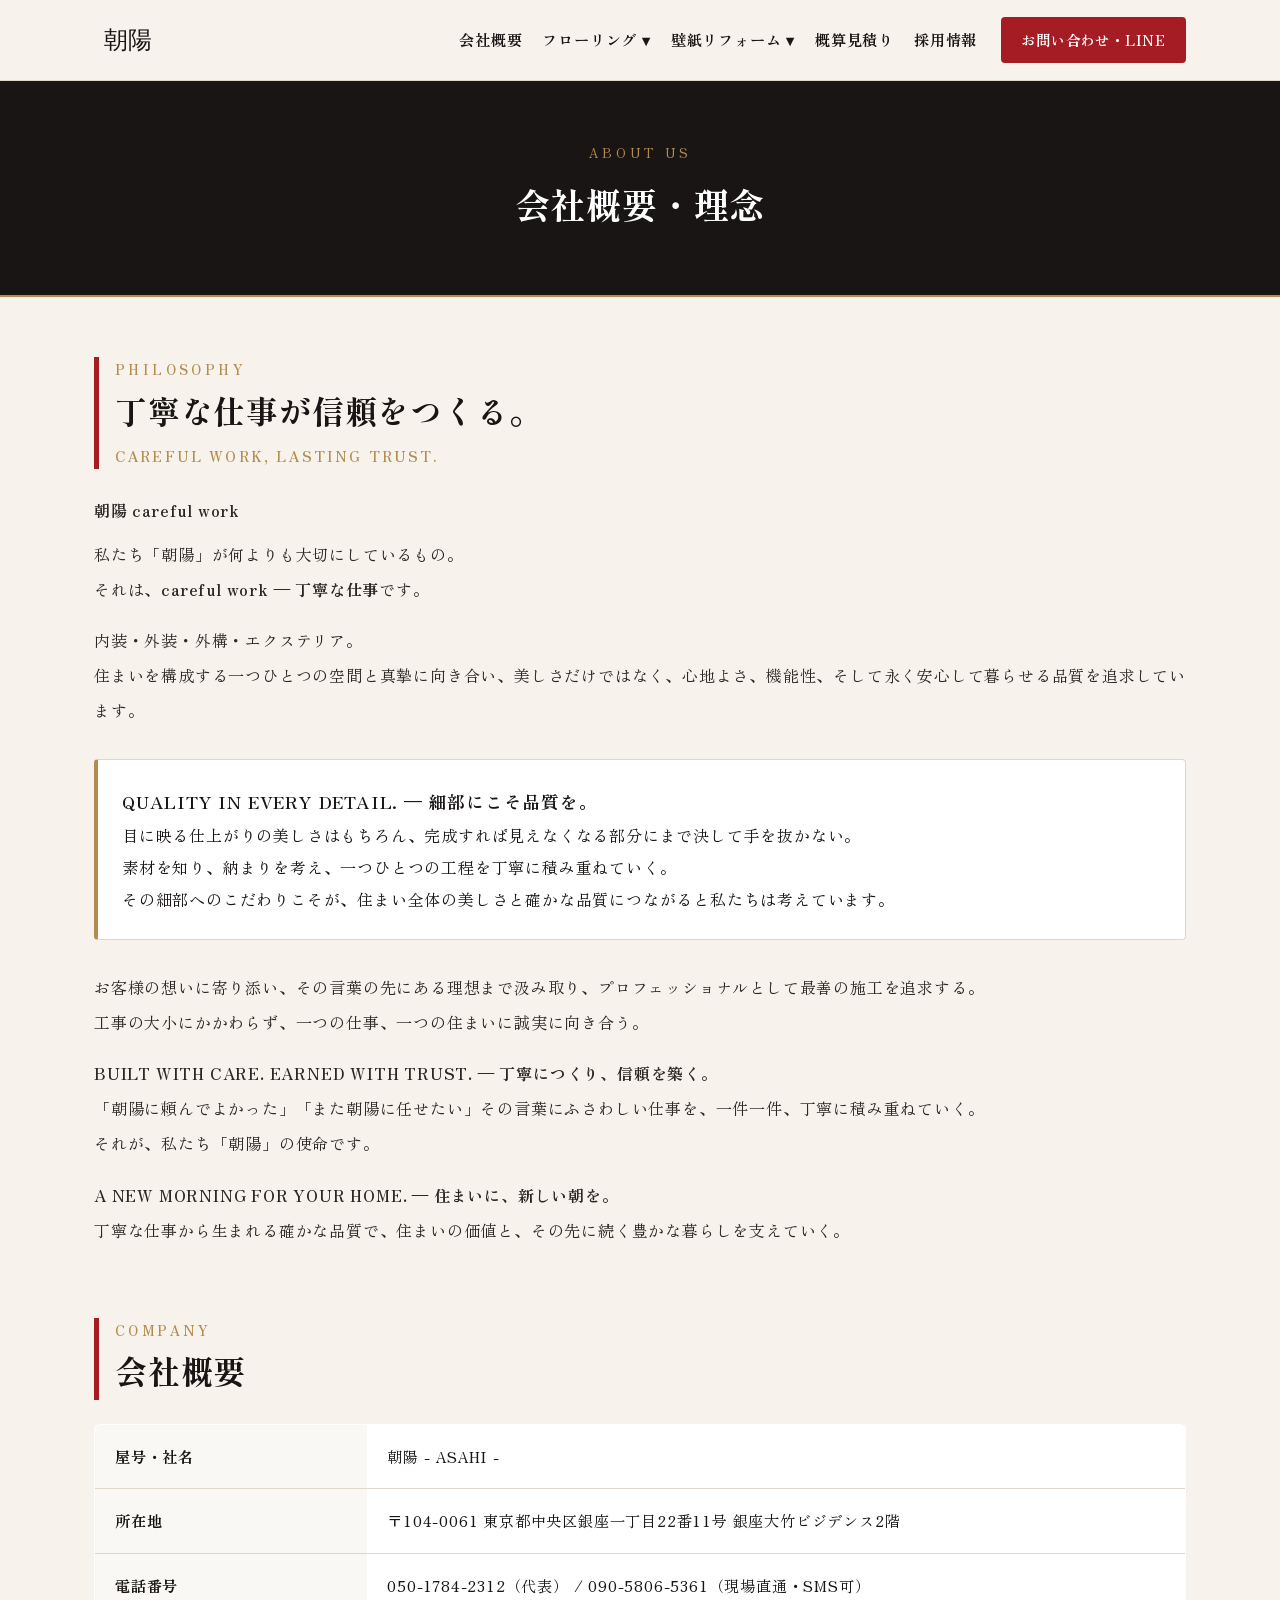
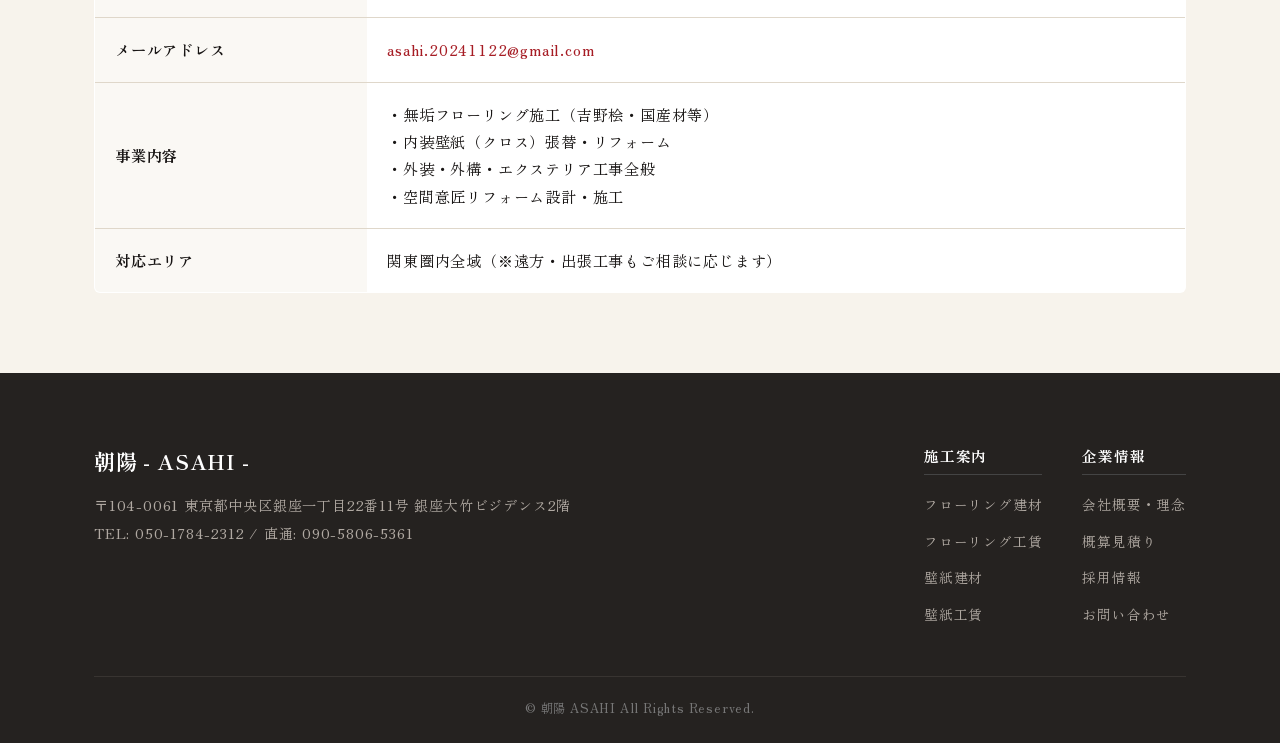
==== about.html @ 2e44ba1f "Add files via upload" ====
<!DOCTYPE html>
<html lang="ja">
<head>
  <meta charset="UTF-8">
  <meta name="viewport" content="width=device-width, initial-scale=1.0">
  <title>会社概要・理念 | 朝陽 - ASAHI</title>
  <link rel="stylesheet" href="css/style.css">
  <link href="https://fonts.googleapis.com/css2?family=Shippori+Mincho:wght@400;600;700;800&family=Zen+Old+Mincho:wght@400;700&display=swap" rel="stylesheet">
</head>
<body>

  <!-- ヘッダー（ルート階層用） -->
  <header>
    <div class="container header-inner">
      <a href="index.html">
        <img src="image/home/logo.png" alt="朝陽 ASAHI" class="brand-logo-img" onerror="this.src='data:image/svg+xml;utf8,<svg xmlns=\'http://www.w3.org/2000/svg\' width=\'120\' height=\'48\'><text x=\'10\' y=\'32\' font-size=\'24\' font-family=\'serif\' fill=\'%23181514\'>朝陽</text></svg>'">
      </a>
      <button class="menu-toggle" id="menuToggle" aria-label="メニュー開閉">☰</button>
      <nav class="global-nav" id="globalNav">
        <ul class="nav-list">
          <li class="nav-item"><a href="about.html" class="nav-link">会社概要</a></li>
          <li class="nav-item">
            <a href="flooring/materials.html" class="nav-link">フローリング ▾</a>
            <ul class="dropdown-menu">
              <li><a href="flooring/materials.html">フローリング建材</a></li>
              <li><a href="flooring/service.html">フローリング工賃</a></li>
            </ul>
          </li>
          <li class="nav-item">
            <a href="wallpaper/materials.html" class="nav-link">壁紙リフォーム ▾</a>
            <ul class="dropdown-menu">
              <li><a href="wallpaper/materials.html">壁紙建材</a></li>
              <li><a href="wallpaper/service.html">壁紙工賃</a></li>
            </ul>
          </li>
          <li class="nav-item"><a href="estimate.html" class="nav-link">概算見積り</a></li>
          <li class="nav-item"><a href="recruit.html" class="nav-link">採用情報</a></li>
        </ul>
        <a href="contact.html" class="header-cta-btn">お問い合わせ・LINE</a>
      </nav>
    </div>
  </header>

  <!-- ページ見出しバナー -->
  <div class="page-header-banner">
    <div class="container">
      <p class="page-header-sub">ABOUT US</p>
      <h1 class="page-header-title">会社概要・理念</h1>
    </div>
  </div>

  <main class="container" style="padding-top: 60px;">
    <!-- 会社理念セクション -->
    <section style="margin-bottom: 70px;">
      <div style="border-left: 5px solid var(--primary-red); padding-left: 16px; margin-bottom: 24px;">
        <p style="font-size: 0.85rem; letter-spacing: 0.25em; color: var(--gold); font-weight: 700;">PHILOSOPHY</p>
        <h2 style="font-size: 2rem; font-family: 'Shippori Mincho', serif; color: var(--deep-sumi);">
          丁寧な仕事が信頼をつくる。
        </h2>
        <p style="font-size: 0.9rem; color: var(--gold); letter-spacing: 0.15em; font-weight: 700; margin-top: 4px;">
          CAREFUL WORK, LASTING TRUST.
        </p>
      </div>

      <div style="font-size: 1rem; line-height: 2.2; color: var(--charcoal); margin-bottom: 30px;">
        <p><strong>朝陽 careful work</strong></p>
        <p style="margin-top: 8px;">
          私たち「朝陽」が何よりも大切にしているもの。<br>
          それは、<strong>careful work ― 丁寧な仕事</strong>です。
        </p>
        <p style="margin-top: 16px;">
          内装・外装・外構・エクステリア。<br>
          住まいを構成する一つひとつの空間と真摯に向き合い、美しさだけではなく、心地よさ、機能性、そして永く安心して暮らせる品質を追求しています。
        </p>
      </div>

      <div style="background: #fff; border: 1px solid var(--border-wood); border-left: 4px solid var(--gold); padding: 24px; border-radius: 4px; line-height: 2; margin-bottom: 30px;">
        <strong style="color: var(--deep-sumi); font-size: 1.1rem;">QUALITY IN EVERY DETAIL. ― 細部にこそ品質を。</strong><br>
        目に映る仕上がりの美しさはもちろん、完成すれば見えなくなる部分にまで決して手を抜かない。<br>
        素材を知り、納まりを考え、一つひとつの工程を丁寧に積み重ねていく。<br>
        その細部へのこだわりこそが、住まい全体の美しさと確かな品質につながると私たちは考えています。
      </div>

      <div style="font-size: 1rem; line-height: 2.2; color: var(--charcoal);">
        <p>
          お客様の想いに寄り添い、その言葉の先にある理想まで汲み取り、プロフェッショナルとして最善の施工を追求する。<br>
          工事の大小にかかわらず、一つの仕事、一つの住まいに誠実に向き合う。
        </p>
        <p style="margin-top: 16px;">
          <strong>BUILT WITH CARE. EARNED WITH TRUST. ― 丁寧につくり、信頼を築く。</strong><br>
          「朝陽に頼んでよかった」「また朝陽に任せたい」その言葉にふさわしい仕事を、一件一件、丁寧に積み重ねていく。<br>
          それが、私たち「朝陽」の使命です。
        </p>
        <p style="margin-top: 16px;">
          <strong>A NEW MORNING FOR YOUR HOME. ― 住まいに、新しい朝を。</strong><br>
          丁寧な仕事から生まれる確かな品質で、住まいの価値と、その先に続く豊かな暮らしを支えていく。
        </p>
      </div>
    </section>

    <!-- 会社概要テーブル -->
    <section>
      <div style="border-left: 5px solid var(--primary-red); padding-left: 16px; margin-bottom: 24px;">
        <p style="font-size: 0.85rem; letter-spacing: 0.25em; color: var(--gold); font-weight: 700;">COMPANY</p>
        <h2 style="font-size: 2rem; font-family: 'Shippori Mincho', serif; color: var(--deep-sumi);">会社概要</h2>
      </div>

      <table style="width: 100%; border-collapse: collapse; background: #fff; border: 1px solid var(--border-wood); border-radius: 6px; overflow: hidden; font-size: 0.95rem;">
        <tbody>
          <tr style="border-bottom: 1px solid var(--border-wood);">
            <th style="width: 25%; padding: 18px 20px; text-align: left; background: #faf8f4; color: var(--deep-sumi); font-weight: 700;">屋号・社名</th>
            <td style="padding: 18px 20px;">朝陽 - ASAHI -</td>
          </tr>
          <tr style="border-bottom: 1px solid var(--border-wood);">
            <th style="padding: 18px 20px; text-align: left; background: #faf8f4; color: var(--deep-sumi); font-weight: 700;">所在地</th>
            <td style="padding: 18px 20px;">〒104-0061 東京都中央区銀座一丁目22番11号 銀座大竹ビジデンス2階</td>
          </tr>
          <tr style="border-bottom: 1px solid var(--border-wood);">
            <th style="padding: 18px 20px; text-align: left; background: #faf8f4; color: var(--deep-sumi); font-weight: 700;">電話番号</th>
            <td style="padding: 18px 20px;">050-1784-2312（代表） / 090-5806-5361（現場直通・SMS可）</td>
          </tr>
          <tr style="border-bottom: 1px solid var(--border-wood);">
            <th style="padding: 18px 20px; text-align: left; background: #faf8f4; color: var(--deep-sumi); font-weight: 700;">メールアドレス</th>
            <td style="padding: 18px 20px;"><a href="mailto:asahi.20241122@gmail.com" style="color: var(--primary-red);">asahi.20241122@gmail.com</a></td>
          </tr>
          <tr style="border-bottom: 1px solid var(--border-wood);">
            <th style="padding: 18px 20px; text-align: left; background: #faf8f4; color: var(--deep-sumi); font-weight: 700;">事業内容</th>
            <td style="padding: 18px 20px; line-height: 1.8;">
              ・無垢フローリング施工（吉野桧・国産材等）<br>
              ・内装壁紙（クロス）張替・リフォーム<br>
              ・外装・外構・エクステリア工事全般<br>
              ・空間意匠リフォーム設計・施工
            </td>
          </tr>
          <tr>
            <th style="padding: 18px 20px; text-align: left; background: #faf8f4; color: var(--deep-sumi); font-weight: 700;">対応エリア</th>
            <td style="padding: 18px 20px;">関東圏内全域（※遠方・出張工事もご相談に応じます）</td>
          </tr>
        </tbody>
      </table>
    </section>
  </main>

  <!-- フッター -->
  <footer>
    <div class="container">
      <div class="footer-inner">
        <div class="footer-brand">
          <h4>朝陽 - ASAHI -</h4>
          <address class="footer-address">
            〒104-0061 東京都中央区銀座一丁目22番11号 銀座大竹ビジデンス2階<br>
            TEL: 050-1784-2312 / 直通: 090-5806-5361
          </address>
        </div>
        <div class="footer-nav">
          <div class="footer-nav-col">
            <h5>施工案内</h5>
            <ul>
              <li><a href="flooring/materials.html">フローリング建材</a></li>
              <li><a href="flooring/service.html">フローリング工賃</a></li>
              <li><a href="wallpaper/materials.html">壁紙建材</a></li>
              <li><a href="wallpaper/service.html">壁紙工賃</a></li>
            </ul>
          </div>
          <div class="footer-nav-col">
            <h5>企業情報</h5>
            <ul>
              <li><a href="about.html">会社概要・理念</a></li>
              <li><a href="estimate.html">概算見積り</a></li>
              <li><a href="recruit.html">採用情報</a></li>
              <li><a href="contact.html">お問い合わせ</a></li>
            </ul>
          </div>
        </div>
      </div>
      <p class="copyright">&copy; 朝陽 ASAHI All Rights Reserved.</p>
    </div>
  </footer>

  <script src="js/main.js"></script>
</body>
</html>
---- css/style.css ----
:root {
  --primary-red: #a61c24;
  --deep-sumi: #181514;
  --charcoal: #2c2724;
  --washi-bg: #f7f3ec;
  --border-wood: #dfd7ca;
  --gold: #b38b4d;
  --text-sub: #5e574f;
}

* {
  box-sizing: border-box;
  margin: 0;
  padding: 0;
}

body {
  font-family: 'Zen Old Mincho', 'Shippori Mincho', serif;
  background-color: var(--washi-bg);
  color: var(--deep-sumi);
  line-height: 1.8;
  letter-spacing: 0.05em;
  word-break: break-word;
}

a {
  text-decoration: none;
  color: inherit;
  transition: all 0.3s ease;
}

img {
  max-width: 100%;
  height: auto;
  display: block;
}

.container {
  max-width: 1140px;
  margin: 0 auto;
  padding: 0 24px;
}

/* ヘッダー */
header {
  position: sticky;
  top: 0;
  background: rgba(247, 243, 236, 0.95);
  backdrop-filter: blur(8px);
  border-bottom: 1px solid var(--border-wood);
  z-index: 1000;
}

.header-inner {
  display: flex;
  justify-content: space-between;
  align-items: center;
  height: 80px;
}

.brand-logo-img {
  height: 48px;
  width: auto;
  object-fit: contain;
}

.global-nav {
  display: flex;
  align-items: center;
  gap: 24px;
}

.nav-list {
  display: flex;
  list-style: none;
  gap: 20px;
  align-items: center;
}

.nav-item {
  position: relative;
}

.nav-link {
  font-size: 0.95rem;
  font-weight: 700;
  padding: 10px 0;
  display: inline-block;
  color: var(--deep-sumi);
}

.nav-link:hover {
  color: var(--primary-red);
}

.dropdown-menu {
  display: none;
  position: absolute;
  top: 100%;
  left: 0;
  background: #fff;
  border: 1px solid var(--border-wood);
  box-shadow: 0 8px 24px rgba(0, 0, 0, 0.08);
  min-width: 180px;
  list-style: none;
  border-radius: 4px;
  padding: 8px 0;
}

.nav-item:hover .dropdown-menu {
  display: block;
}

.dropdown-menu a {
  display: block;
  padding: 10px 18px;
  font-size: 0.88rem;
  color: var(--charcoal);
}

.dropdown-menu a:hover {
  background: #faf6f0;
  color: var(--primary-red);
}

.header-cta-btn {
  background: var(--primary-red);
  color: #fff;
  padding: 10px 20px;
  border-radius: 4px;
  font-weight: 700;
  font-size: 0.9rem;
}

.menu-toggle {
  display: none;
  background: none;
  border: none;
  font-size: 28px;
  cursor: pointer;
  color: var(--deep-sumi);
}

/* 下層ページ共通ヘッダービジュアル */
.page-header-banner {
  background: #181514;
  color: #fff;
  padding: 60px 0;
  text-align: center;
  border-bottom: 2px solid var(--gold);
}

.page-header-sub {
  font-size: 0.8rem;
  letter-spacing: 0.3em;
  color: var(--gold);
  margin-bottom: 8px;
  text-transform: uppercase;
}

.page-header-title {
  font-size: 2.2rem;
  font-family: 'Shippori Mincho', serif;
}

/* 下層タブ切り替えバー（大和田建設様風） */
.category-tab-container {
  background: #fff;
  border-bottom: 1px solid var(--border-wood);
  padding: 18px 0;
  margin-bottom: 40px;
}

.category-tabs {
  display: flex;
  justify-content: center;
  gap: 16px;
}

.tab-btn {
  padding: 12px 32px;
  font-weight: 700;
  font-size: 0.95rem;
  border-radius: 4px;
  border: 1px solid var(--border-wood);
  background: #faf8f4;
  color: var(--deep-sumi);
}

.tab-btn.active {
  background: var(--primary-red);
  color: #fff;
  border-color: var(--primary-red);
}

/* 建材・工賃カード共通 */
.material-card, .labor-block {
  background: #fff;
  border: 1px solid var(--border-wood);
  border-radius: 6px;
  padding: 24px;
  margin-bottom: 24px;
  box-shadow: 0 4px 14px rgba(0,0,0,0.02);
}

.mat-header {
  display: flex;
  justify-content: space-between;
  align-items: baseline;
  flex-wrap: wrap;
  gap: 10px;
  border-bottom: 1px dashed #e8dfd3;
  padding-bottom: 10px;
  margin-bottom: 12px;
}

.mat-name {
  font-size: 1.2rem;
  font-weight: 700;
  color: var(--deep-sumi);
}

.mat-price-tag {
  font-family: 'Shippori Mincho', serif;
  font-size: 1.4rem;
  font-weight: 700;
  color: var(--primary-red);
}

.mat-thumb-img {
  width: 100%;
  height: 220px;
  object-fit: cover;
  border-radius: 4px;
  border: 1px solid var(--border-wood);
  margin-bottom: 14px;
}

.mat-badge-row {
  display: flex;
  flex-wrap: wrap;
  gap: 8px;
  margin-bottom: 12px;
}

.mat-grade-badge {
  background: #eee4d5;
  color: var(--deep-sumi);
  padding: 4px 10px;
  border-radius: 3px;
  font-size: 0.85rem;
  font-weight: 600;
}

.labor-sub-item {
  display: flex;
  justify-content: space-between;
  align-items: center;
  background: #faf8f4;
  border: 1px solid #ede4d5;
  border-radius: 4px;
  padding: 16px 20px;
  margin-bottom: 12px;
}

.labor-sub-price {
  font-family: 'Shippori Mincho', serif;
  font-size: 1.35rem;
  font-weight: 700;
  color: var(--primary-red);
}

/* フッター */
footer {
  background: #252220;
  color: #eae5de;
  padding: 70px 0 24px;
  margin-top: 80px;
}

.footer-inner {
  display: flex;
  justify-content: space-between;
  flex-wrap: wrap;
  gap: 30px;
  margin-bottom: 40px;
}

.footer-brand h4 {
  font-size: 1.3rem;
  color: #fff;
  margin-bottom: 10px;
  font-family: 'Shippori Mincho', serif;
}

.footer-address {
  font-style: normal;
  font-size: 0.88rem;
  line-height: 2;
  color: #b0a9a2;
}

.footer-nav {
  display: flex;
  gap: 40px;
}

.footer-nav-col h5 {
  color: #fff;
  font-size: 0.92rem;
  margin-bottom: 14px;
  border-bottom: 1px solid #444;
  padding-bottom: 4px;
}

.footer-nav-col ul {
  list-style: none;
}

.footer-nav-col li {
  margin-bottom: 8px;
}

.footer-nav-col a {
  font-size: 0.85rem;
  color: #b0a9a2;
}

.footer-nav-col a:hover {
  color: #fff;
}

.copyright {
  text-align: center;
  font-size: 0.78rem;
  color: #777;
  border-top: 1px solid #383431;
  padding-top: 20px;
}

@media (max-width: 900px) {
  .menu-toggle { display: block; }
  .global-nav {
    display: none;
    position: absolute;
    top: 80px;
    left: 0;
    width: 100%;
    background: #fff;
    border-bottom: 1px solid var(--border-wood);
    flex-direction: column;
    padding: 20px;
  }
  .global-nav.active { display: flex; }
  .nav-list { flex-direction: column; width: 100%; gap: 0; }
  .nav-item { width: 100%; border-bottom: 1px solid #eee; }
  .dropdown-menu { position: static; box-shadow: none; border: none; background: #faf8f4; display: block; padding-left: 20px; }
  .category-tabs { flex-direction: column; gap: 8px; }
  .tab-btn { text-align: center; }
  .labor-sub-item { flex-direction: column; align-items: flex-start; gap: 8px; }
}
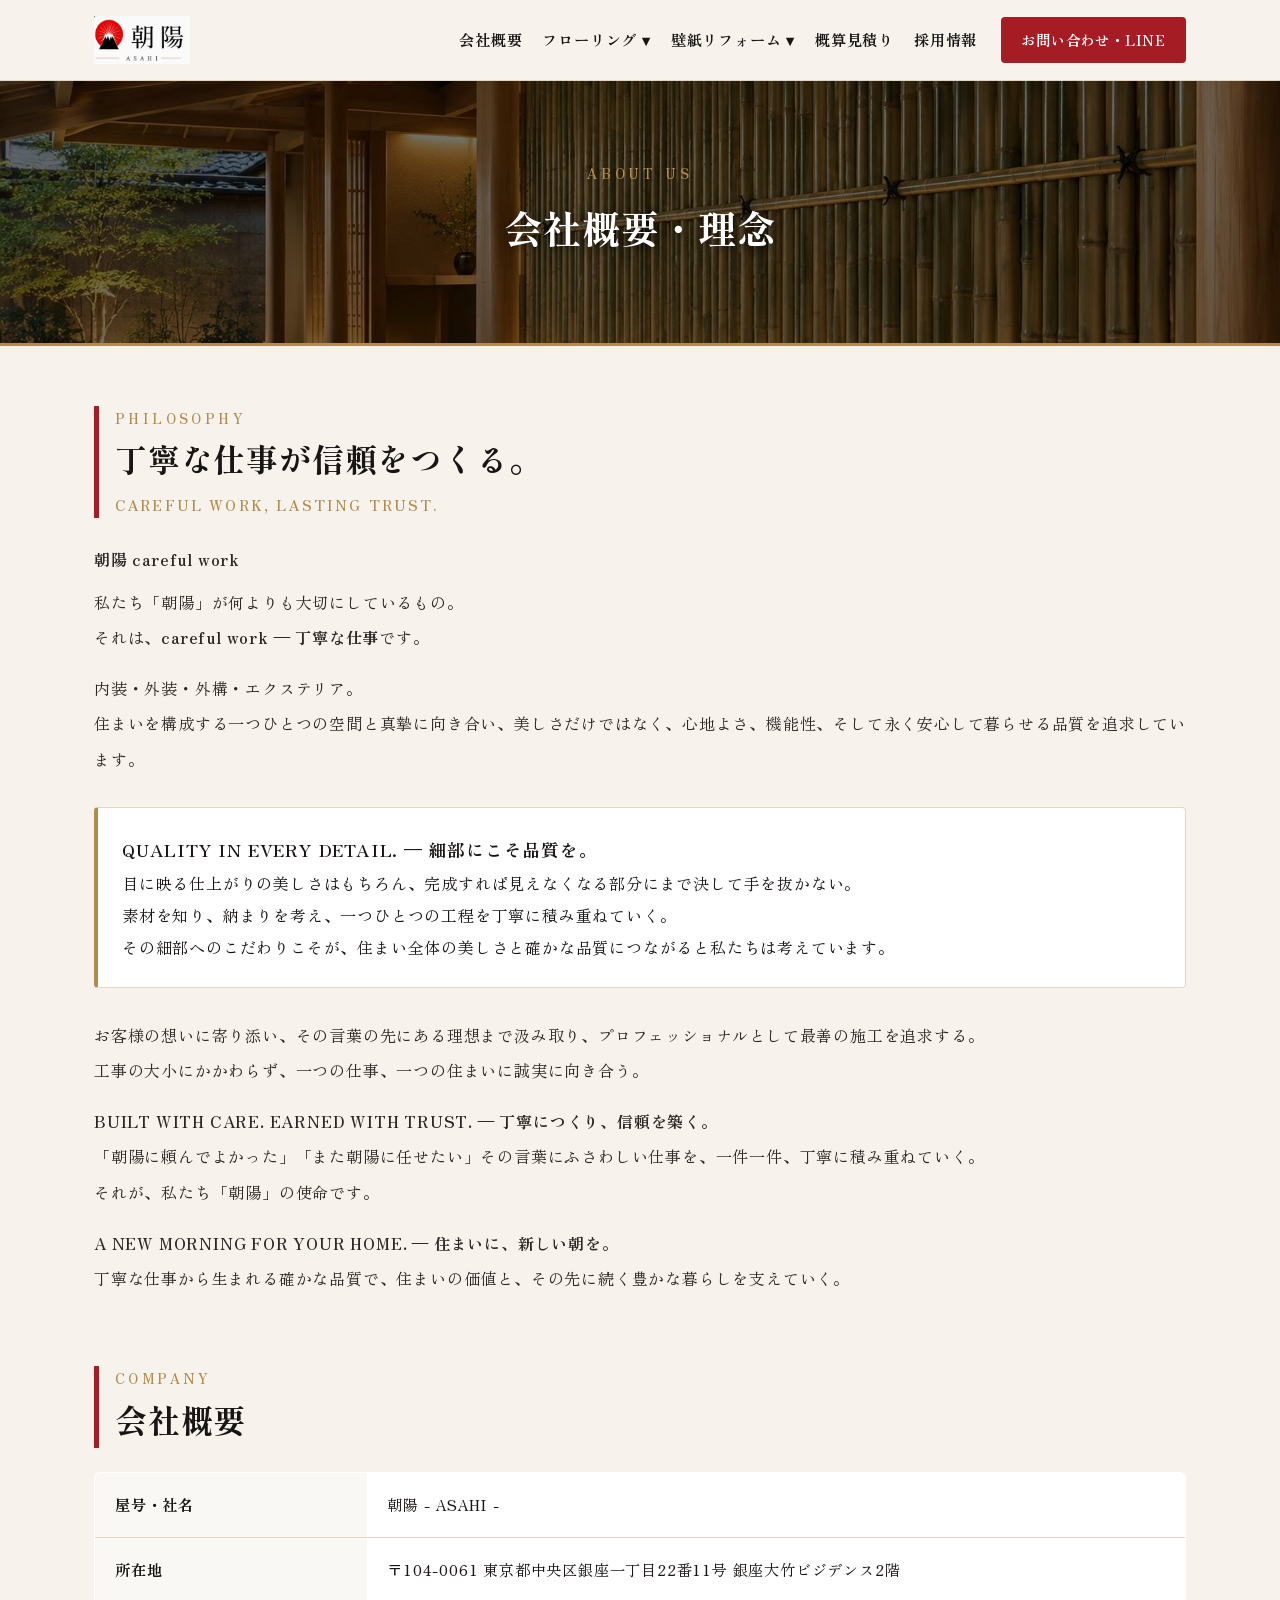
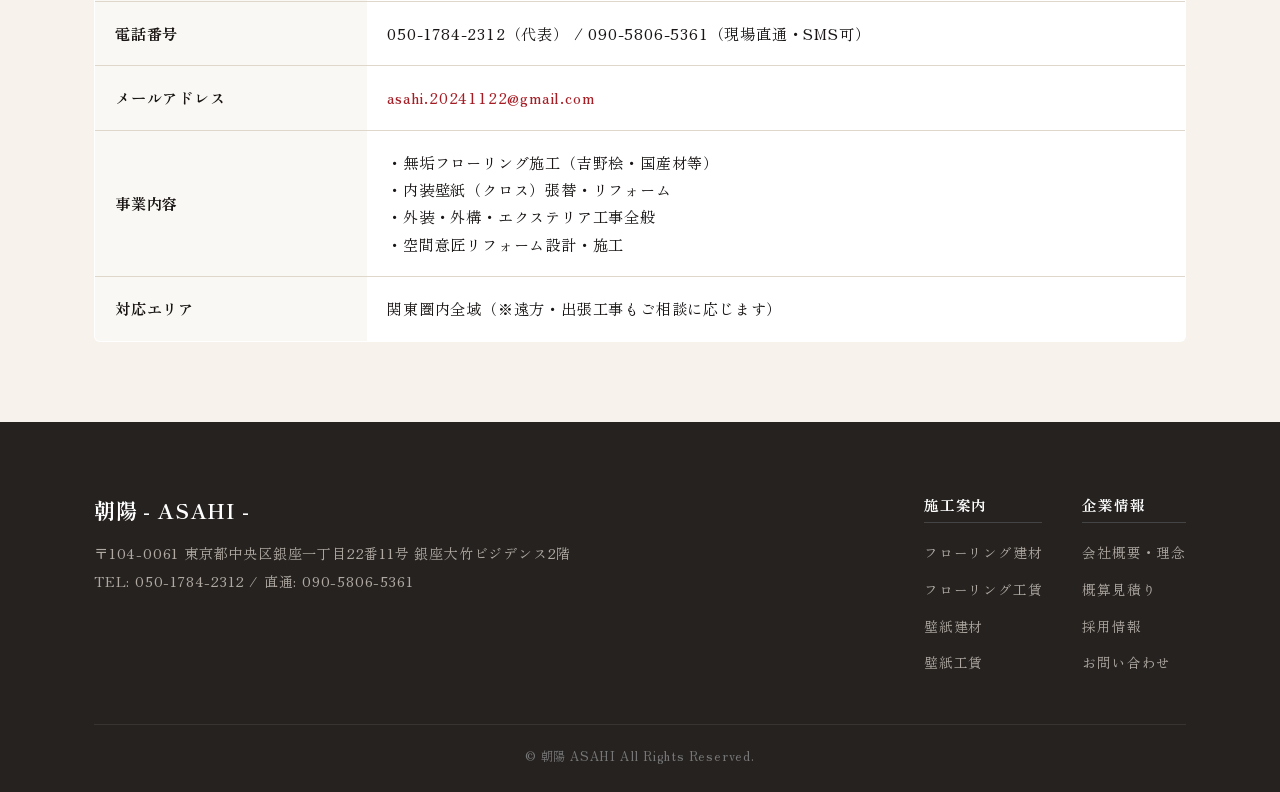
==== commit 4a2d9cd7: "Add files via upload" ====
--- a/about.html
+++ b/about.html
@@ -41,8 +41,8 @@
     </div>
   </header>
 
-  <!-- ページ見出しバナー -->
-  <div class="page-header-banner">
+ <!-- ページ見出しバナー -->
+  <div class="page-header-banner" style="background-image: url('image/home/hero.jpg');">
     <div class="container">
       <p class="page-header-sub">ABOUT US</p>
       <h1 class="page-header-title">会社概要・理念</h1>
--- a/css/style.css
+++ b/css/style.css
@@ -142,27 +142,52 @@
 }
 
 /* 下層ページ共通ヘッダービジュアル */
+/* 下層ページ共通ヘッダービジュアル（背景画像＋オーバーレイ対応） */
 .page-header-banner {
-  background: #181514;
-  color: #fff;
-  padding: 60px 0;
+  position: relative;
+  background-color: #181514;
+  background-position: center;
+  background-size: cover;
+  background-repeat: no-repeat;
+  color: #fff;
+  padding: 80px 0;
   text-align: center;
-  border-bottom: 2px solid var(--gold);
+  border-bottom: 3px solid var(--gold);
+  overflow: hidden;
+}
+
+/* 背景を暗くして文字をくっきり見せるオーバーレイ */
+.page-header-banner::before {
+  content: "";
+  position: absolute;
+  top: 0;
+  left: 0;
+  width: 100%;
+  height: 100%;
+  background: rgba(0, 0, 0, 0.55); /* 写真の明るさに応じて 0.4〜0.7 で調整可能 */
+  z-index: 1;
+}
+
+/* 文字をオーバーレイの上に表示 */
+.page-header-banner .container {
+  position: relative;
+  z-index: 2;
 }
 
 .page-header-sub {
-  font-size: 0.8rem;
+  font-size: 0.85rem;
   letter-spacing: 0.3em;
   color: var(--gold);
   margin-bottom: 8px;
   text-transform: uppercase;
+  font-weight: 700;
 }
 
 .page-header-title {
-  font-size: 2.2rem;
+  font-size: 2.4rem;
   font-family: 'Shippori Mincho', serif;
-}
-
+  text-shadow: 0 2px 8px rgba(0, 0, 0, 0.5);
+}
 /* 下層タブ切り替えバー（大和田建設様風） */
 .category-tab-container {
   background: #fff;
@@ -358,4 +383,45 @@
   .category-tabs { flex-direction: column; gap: 8px; }
   .tab-btn { text-align: center; }
   .labor-sub-item { flex-direction: column; align-items: flex-start; gap: 8px; }
+}
+
+/* 見積り・採用カードの枠全体 */
+.feature-banner-box {
+  padding: 0 !important;
+  background: #fff;
+  border: 1px solid var(--border-wood);
+  border-radius: 6px;
+  overflow: hidden;
+  display: flex;
+  flex-direction: column;
+}
+
+/* 画像を囲む枠の高さ（施工案内の260pxより控えめな160pxに固定） */
+.banner-img-wrap {
+  width: 100%;
+  height: 160px !important;  /* ← ここで高さをグッと抑えます（140px〜180pxでお好み調整可） */
+  overflow: hidden;
+  background-color: #faf6f0;
+}
+
+/* 画像自体のサイズ指定（縦横比を崩さず枠いっぱいにトリミング） */
+.banner-photo {
+  width: 100% !important;
+  height: 100% !important;
+  object-fit: cover !important;     /* 元画像のサイズに関わらず枠にきれいにフィット */
+  object-position: center !important; /* 中央を中心にトリミング */
+  display: block;
+  transition: transform 0.4s ease;
+}
+
+.feature-banner-box:hover .banner-photo {
+  transform: scale(1.04);
+}
+
+/* テキスト部分の余白を少し整える */
+.banner-content {
+  padding: 24px;
+  display: flex;
+  flex-direction: column;
+  flex: 1;
 }
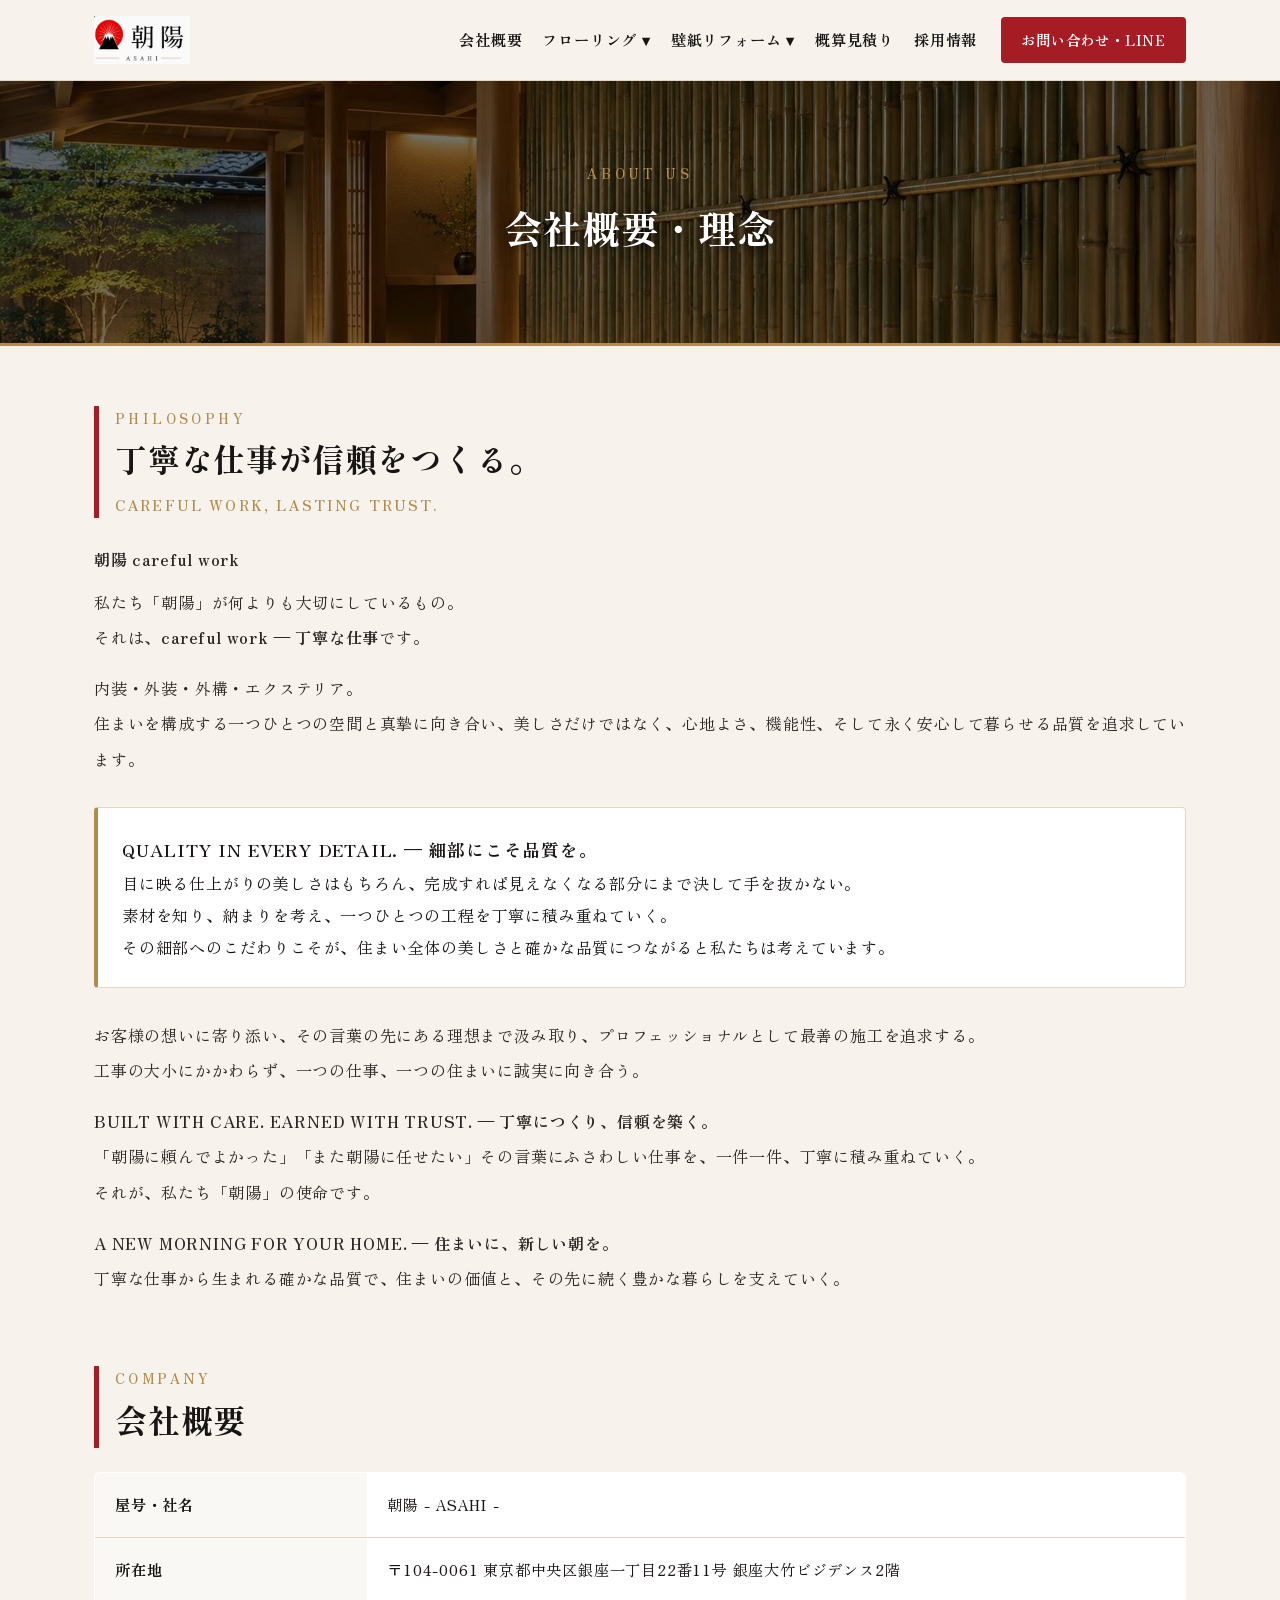
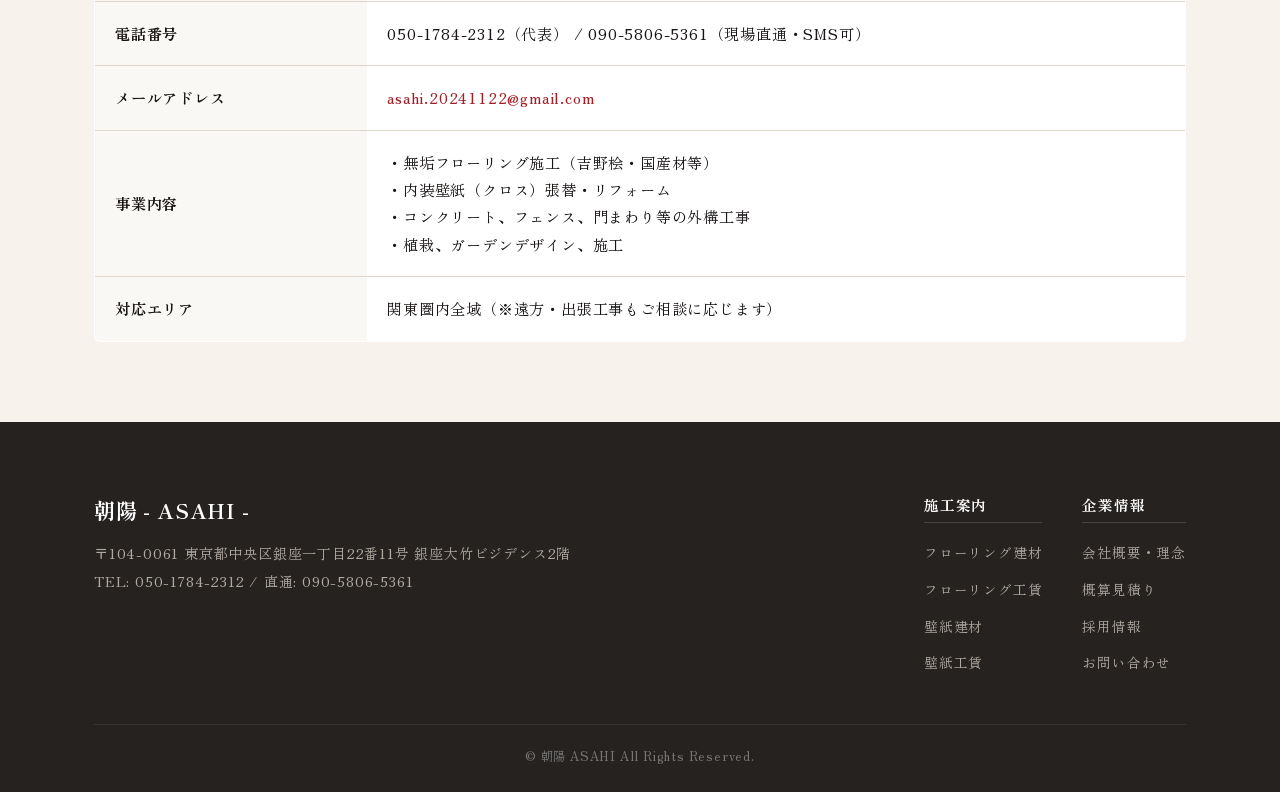
==== commit 6b8928c1: "Add files via upload" ====
--- a/about.html
+++ b/about.html
@@ -128,8 +128,8 @@
             <td style="padding: 18px 20px; line-height: 1.8;">
               ・無垢フローリング施工（吉野桧・国産材等）<br>
               ・内装壁紙（クロス）張替・リフォーム<br>
-              ・外装・外構・エクステリア工事全般<br>
-              ・空間意匠リフォーム設計・施工
+              ・コンクリート、フェンス、門まわり等の外構工事<br>
+              ・植栽、ガーデンデザイン、施工
             </td>
           </tr>
           <tr>
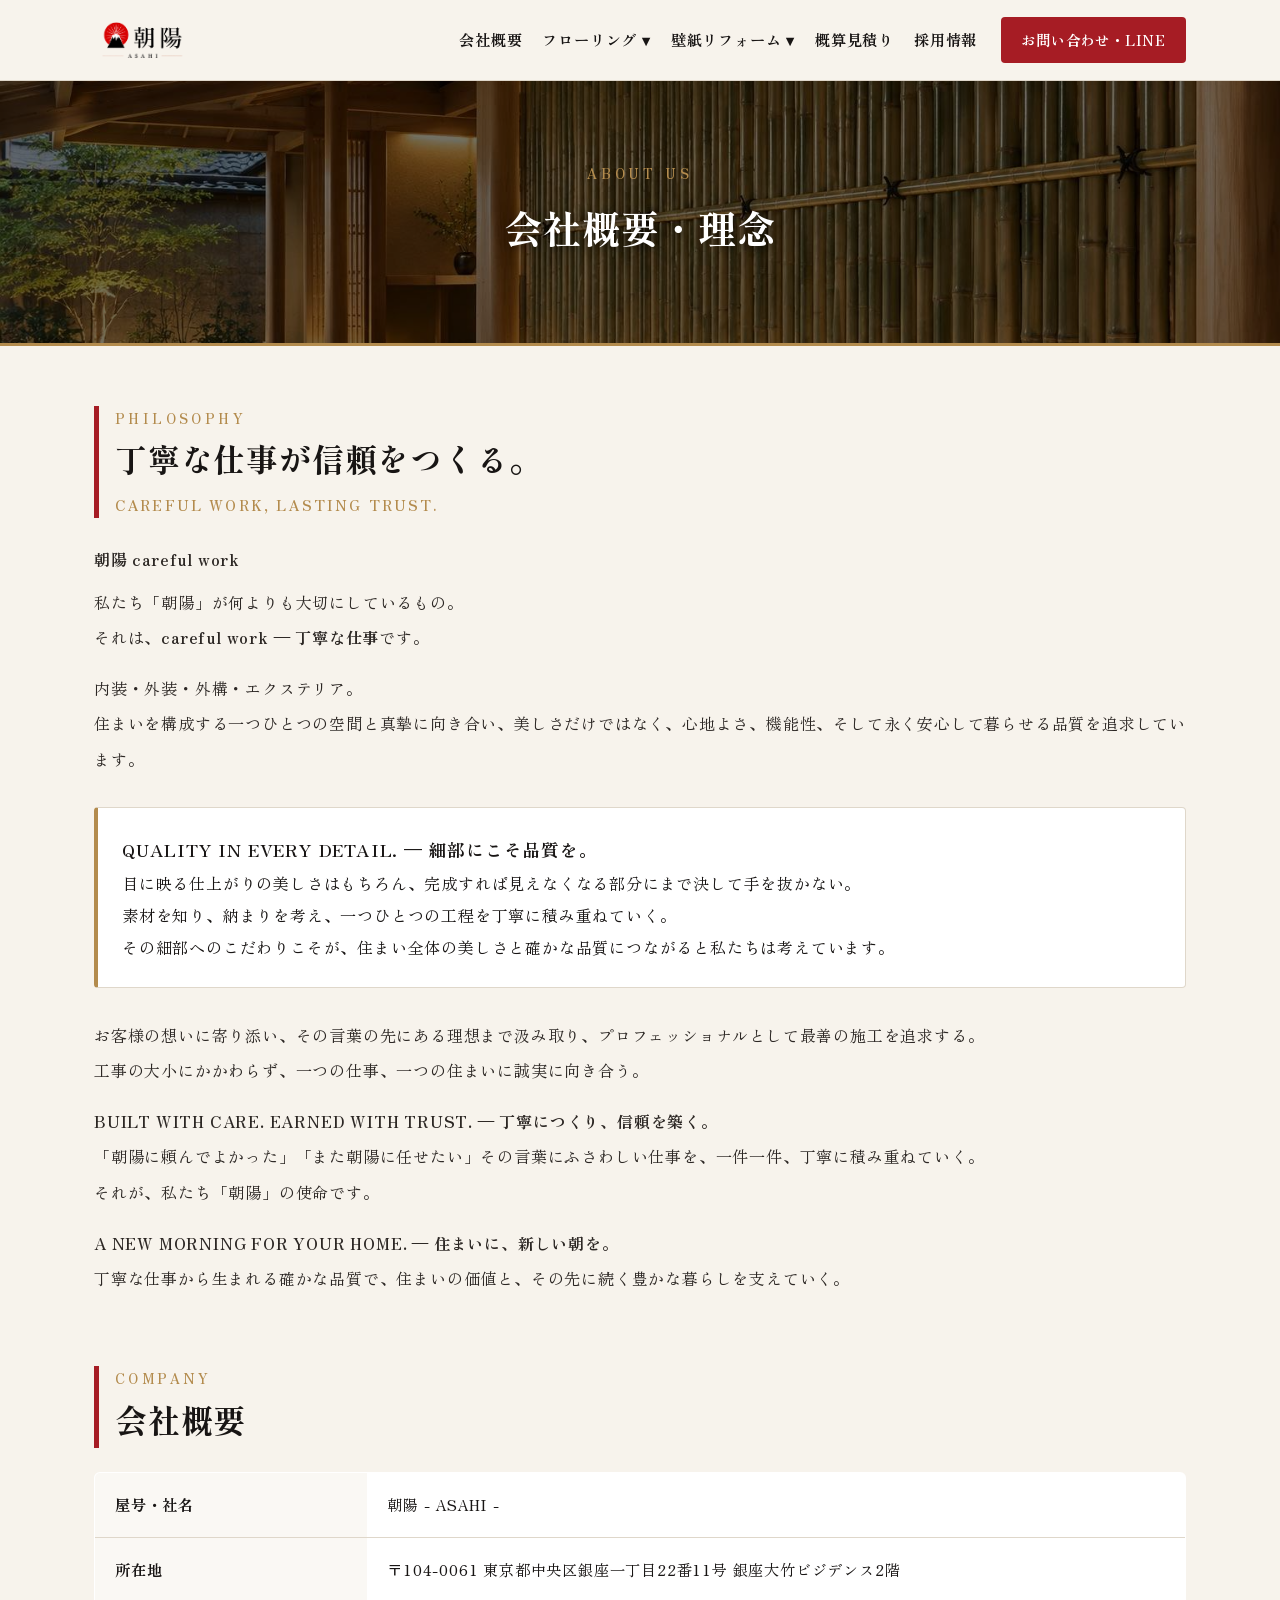
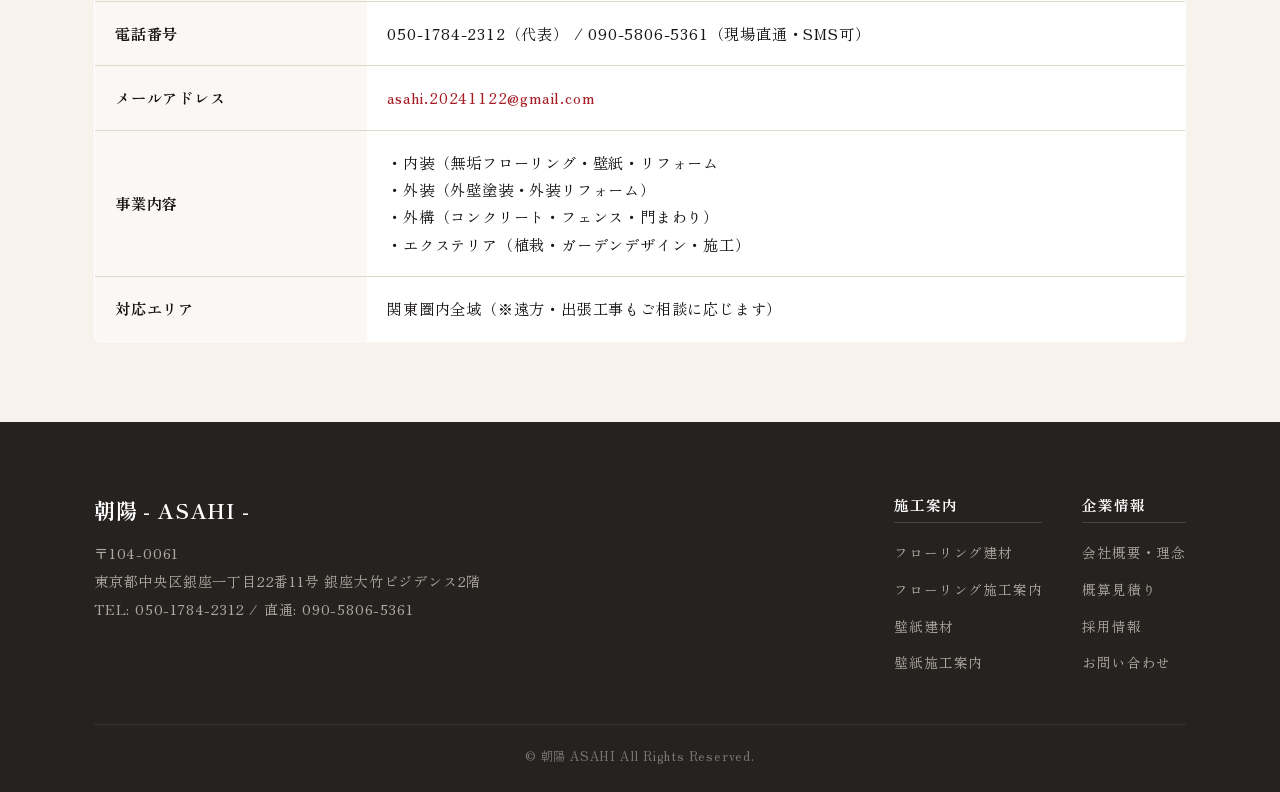
==== commit 129f385a: "Add files via upload" ====
--- a/about.html
+++ b/about.html
@@ -23,14 +23,14 @@
             <a href="flooring/materials.html" class="nav-link">フローリング ▾</a>
             <ul class="dropdown-menu">
               <li><a href="flooring/materials.html">フローリング建材</a></li>
-              <li><a href="flooring/service.html">フローリング工賃</a></li>
+              <li><a href="flooring/service.html">フローリング施工案内</a></li>
             </ul>
           </li>
           <li class="nav-item">
             <a href="wallpaper/materials.html" class="nav-link">壁紙リフォーム ▾</a>
             <ul class="dropdown-menu">
               <li><a href="wallpaper/materials.html">壁紙建材</a></li>
-              <li><a href="wallpaper/service.html">壁紙工賃</a></li>
+              <li><a href="wallpaper/service.html">壁紙施工案内</a></li>
             </ul>
           </li>
           <li class="nav-item"><a href="estimate.html" class="nav-link">概算見積り</a></li>
@@ -126,10 +126,10 @@
           <tr style="border-bottom: 1px solid var(--border-wood);">
             <th style="padding: 18px 20px; text-align: left; background: #faf8f4; color: var(--deep-sumi); font-weight: 700;">事業内容</th>
             <td style="padding: 18px 20px; line-height: 1.8;">
-              ・無垢フローリング施工（吉野桧・国産材等）<br>
-              ・内装壁紙（クロス）張替・リフォーム<br>
-              ・コンクリート、フェンス、門まわり等の外構工事<br>
-              ・植栽、ガーデンデザイン、施工
+              ・内装（無垢フローリング・壁紙・リフォーム<br>
+              ・外装（外壁塗装・外装リフォーム）<br>
+              ・外構（コンクリート・フェンス・門まわり）<br>
+              ・エクステリア（植栽・ガーデンデザイン・施工）
             </td>
           </tr>
           <tr>
@@ -148,7 +148,8 @@
         <div class="footer-brand">
           <h4>朝陽 - ASAHI -</h4>
           <address class="footer-address">
-            〒104-0061 東京都中央区銀座一丁目22番11号 銀座大竹ビジデンス2階<br>
+             〒104-0061<br>
+            東京都中央区銀座一丁目22番11号 銀座大竹ビジデンス2階<br>
             TEL: 050-1784-2312 / 直通: 090-5806-5361
           </address>
         </div>
@@ -157,9 +158,9 @@
             <h5>施工案内</h5>
             <ul>
               <li><a href="flooring/materials.html">フローリング建材</a></li>
-              <li><a href="flooring/service.html">フローリング工賃</a></li>
+              <li><a href="flooring/service.html">フローリング施工案内</a></li>
               <li><a href="wallpaper/materials.html">壁紙建材</a></li>
-              <li><a href="wallpaper/service.html">壁紙工賃</a></li>
+              <li><a href="wallpaper/service.html">壁紙施工案内</a></li>
             </ul>
           </div>
           <div class="footer-nav-col">
--- a/css/style.css
+++ b/css/style.css
@@ -424,4 +424,117 @@
   display: flex;
   flex-direction: column;
   flex: 1;
+}
+
+/* --- 矢印の高さを一番下に揃える設定 --- */
+.feature-banner-box {
+  height: 100%; /* カードの高さを統一 */
+}
+
+/* カード内の最後の要素（矢印やボタンなど）を一番下に固定 */
+.banner-content > *:last-child,
+.banner-content .arrow-btn,
+.banner-content .banner-arrow {
+  margin-top: auto !important;}
+
+
+
+
+/* --- カード全体の高さを揃えて矢印を一番下に固定する補正 --- */
+
+/* 1. カード全体の表示をFlex縦並びにする */
+.material-card, 
+.labor-block, 
+.feature-banner-box {
+  display: flex !important;
+  flex-direction: column !important;
+  height: 100% !important;
+}
+
+/* 2. カード内のリンクやボタン、矢印要素（最後の要素）を一番下に押し下げる */
+.material-card > *:last-child,
+.labor-block > *:last-child,
+.feature-banner-box > *:last-child,
+.banner-content > *:last-child {
+  margin-top: auto !important;
+}
+
+/* 3. スマホ表示時（900px以下）に文字と矢印を縦並びにする */
+@media (max-width: 900px) {
+  .material-card a,
+  .mat-header,
+  .banner-content a {
+    display: flex !important;
+    flex-direction: column !important;
+    align-items: flex-start !important;
+  }
+}
+
+
+/* --- スマホ版：ヘッダーナビの文字と矢印（▾）の表示調整 --- */
+@media (max-width: 900px) {
+  /* メニュー項目を横並びのFlexボックスにし、文字と矢印の配置を整える */
+  .nav-link {
+    display: flex !important;
+    justify-content: space-between !important; /* テキストを左、矢印を右端に配置 */
+    align-items: center !important;             /* 高さ（上下中央）を揃える */
+    width: 100%;
+  }
+}
+
+@media (max-width: 900px) {
+  .nav-link {
+    display: inline-flex !important;
+    align-items: center !important; /* 上下中央揃え */
+    gap: 4px;                       /* 文字と矢印の間の余白 */
+    white-space: nowrap;            /* 文字と矢印の途中で改行させない */
+  }
+}
+
+/* --- スマホ版：トップページ等のカード高さを固定し、矢印の位置を無理やり一番下に固定 --- */
+@media (max-width: 900px) {
+  /* 1. カード全体の高さを統一・固定 */
+  .feature-banner-box,
+  .material-card,
+  .labor-block {
+    display: flex !important;
+    flex-direction: column !important;
+    height: 100% !important; /* 親要素の高さに合わせる */
+    min-height: 240px;       /* 最低限のカード高さを一律固定（必要に応じて調整可） */
+  }
+
+  /* 2. カード内のコンテンツエリアをフレックス化 */
+  .banner-content {
+    display: flex !important;
+    flex-direction: column !important;
+    flex: 1 !important;
+  }
+
+  /* 3. 「壁紙施工案内 →」などの矢印付きリンク・ボタンを一番下に無理やり押し下げて固定 */
+  .banner-content a,
+  .banner-content .arrow,
+  .banner-content > *:last-child,
+  .feature-banner-box a:last-child {
+    margin-top: auto !important;  /* 上の余白を全自動計算して一番下へ固定 */
+    display: flex !important;
+    align-items: center !important;
+    justify-content: space-between !important; /* テキスト左、矢印右端に固定 */
+    width: 100% !important;
+  }
+}
+
+/* --- スマホ版：sub-btn内の文字と矢印の改行を防止して横並びに固定 --- */
+.sub-link-group {
+  display: flex;
+  flex-direction: column;
+  gap: 10px; /* ボタン同士の上下間隔 */
+}
+
+.sub-btn {
+  display: flex !important;
+  justify-content: space-between !important; /* テキスト左、矢印右端に綺麗に配置 */
+  align-items: center !important;             /* 縦位置を中央に固定 */
+  white-space: nowrap !important;             /* ★途中で改行されるのを絶対に防ぐ */
+  width: 100% !important;
+  box-sizing: border-box !important;
 }
